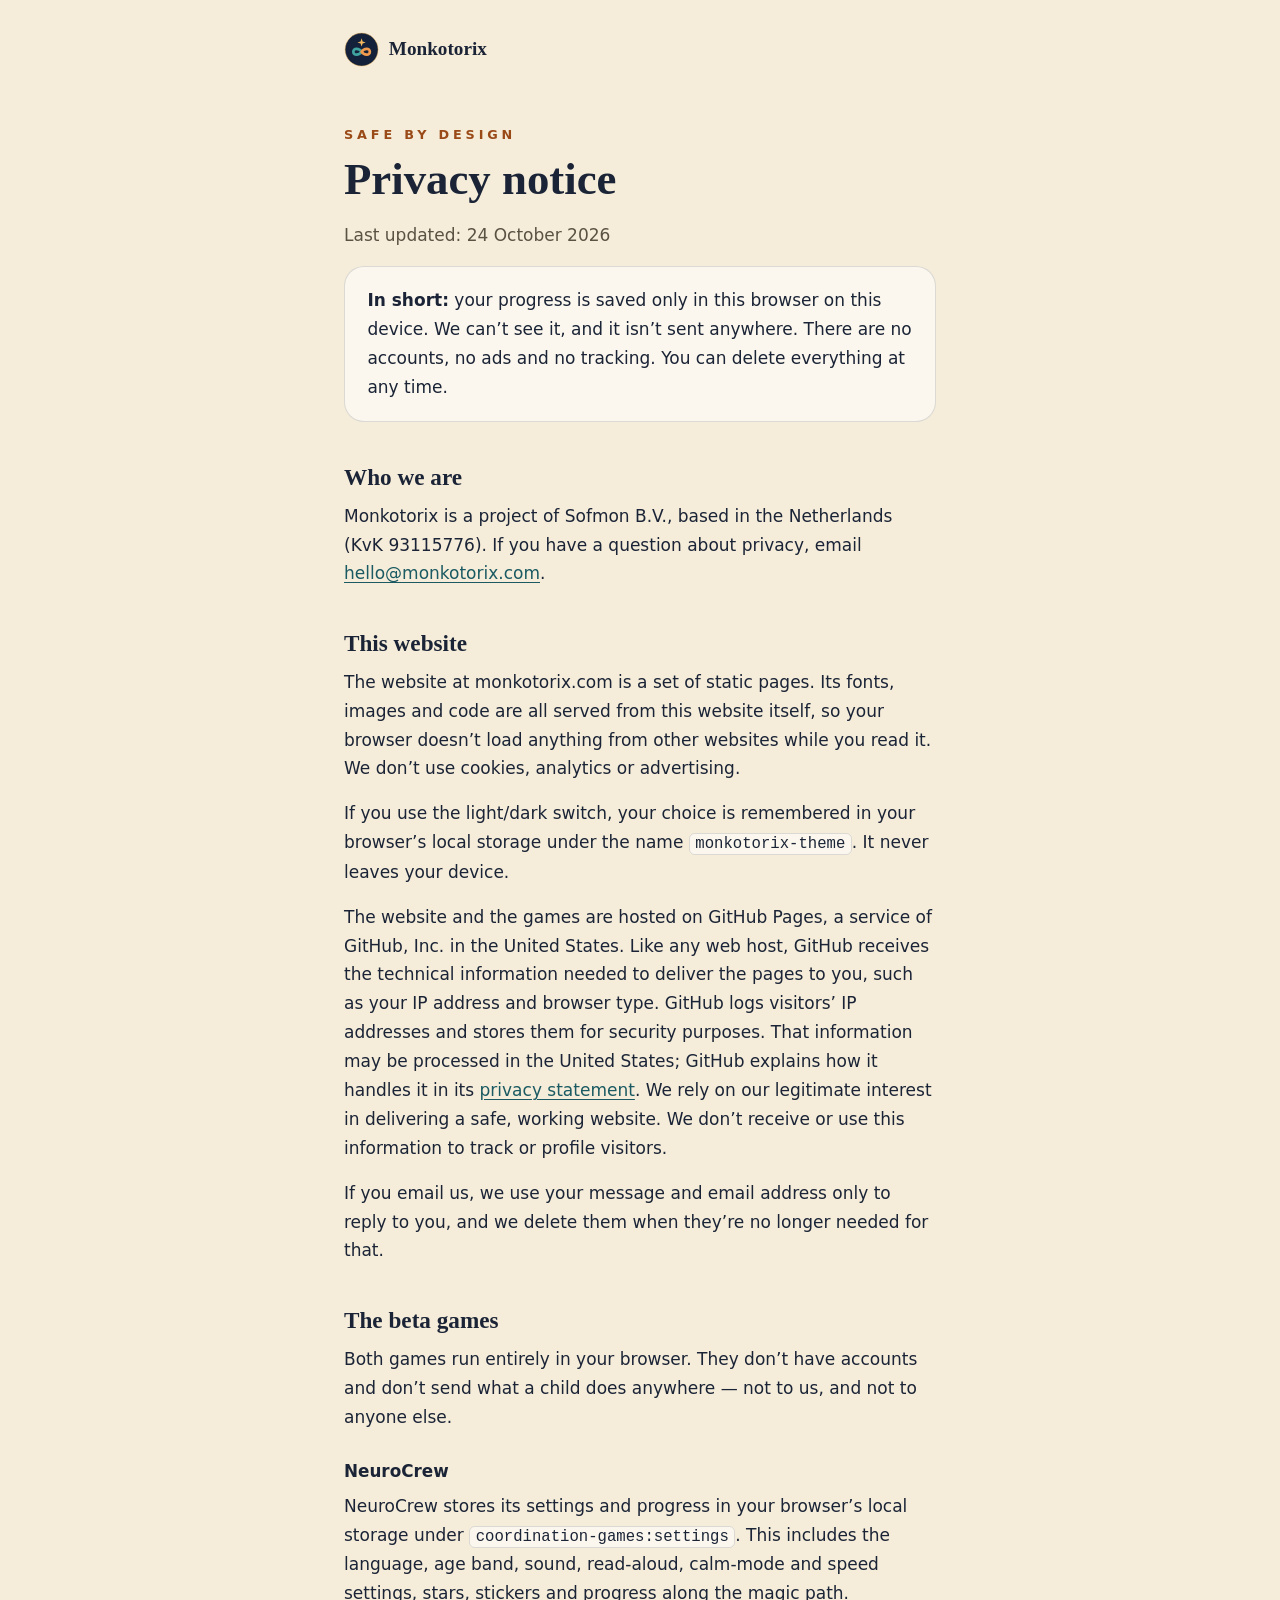
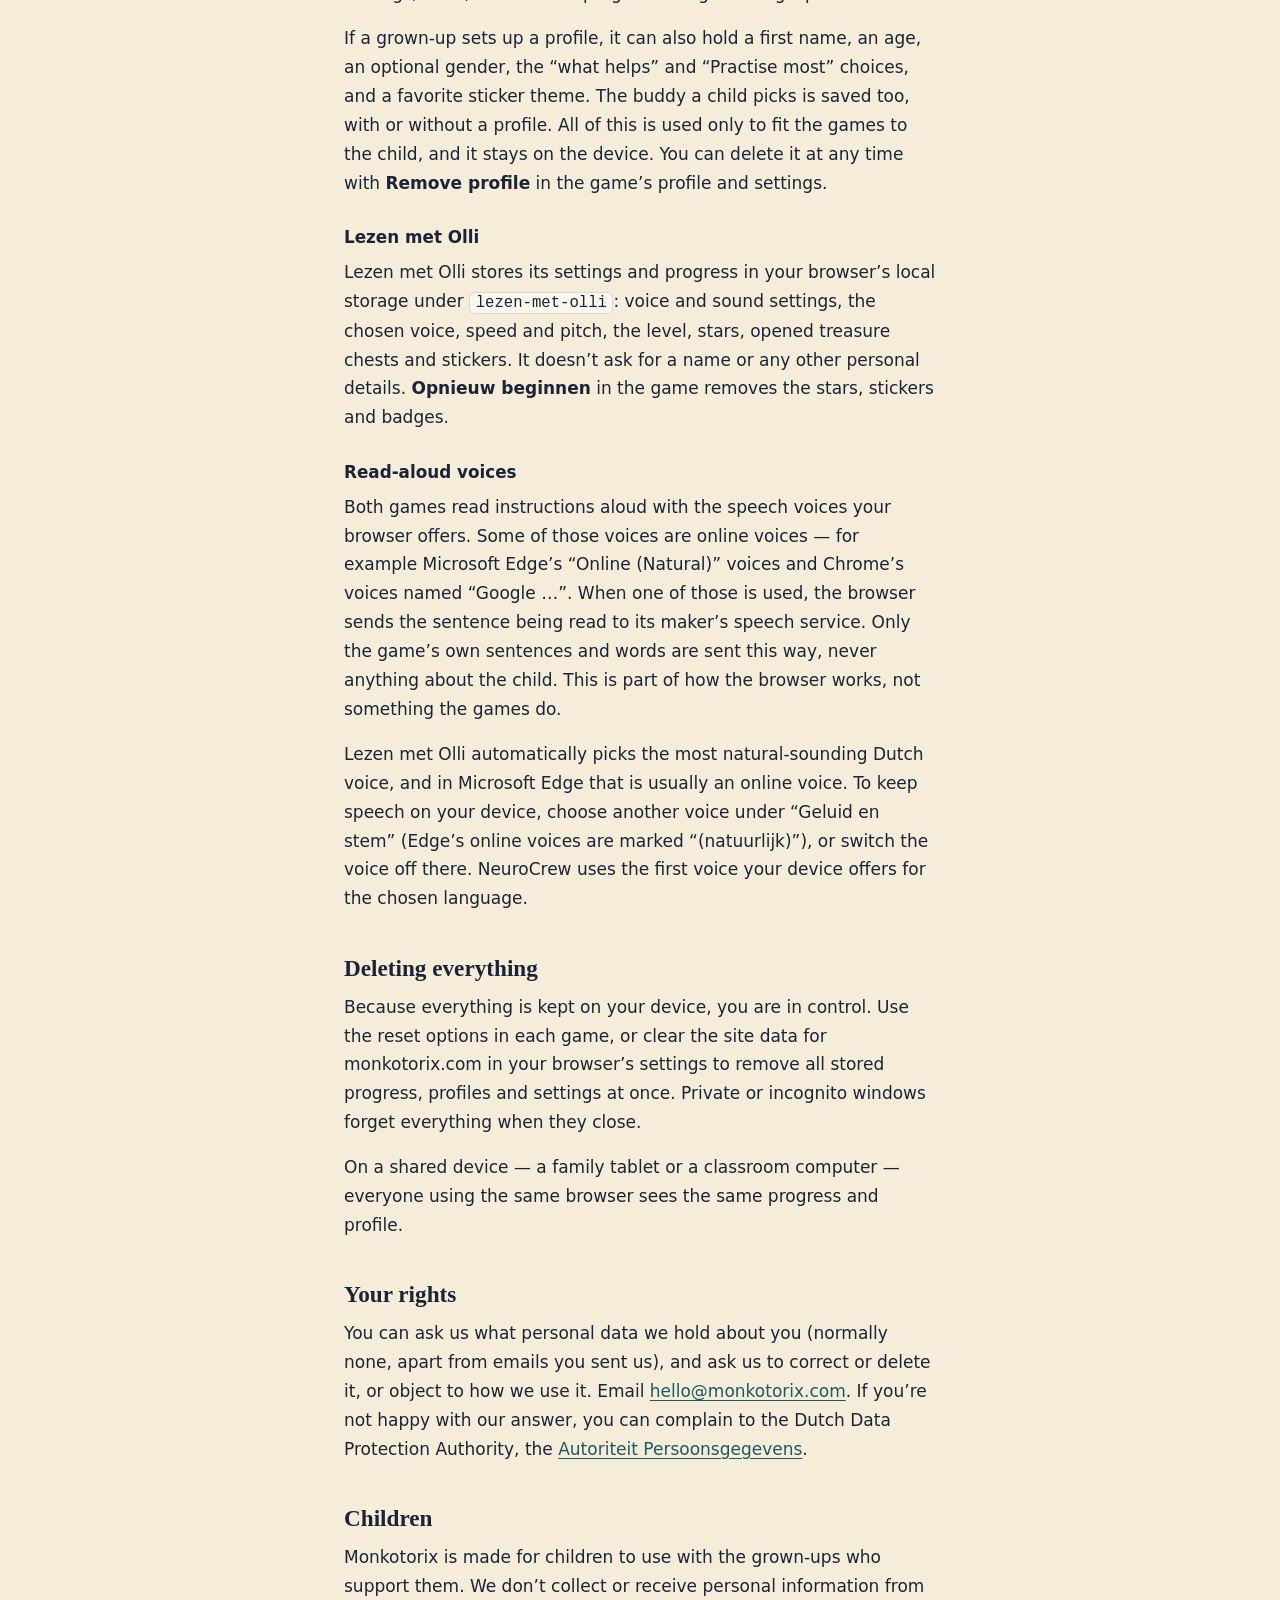
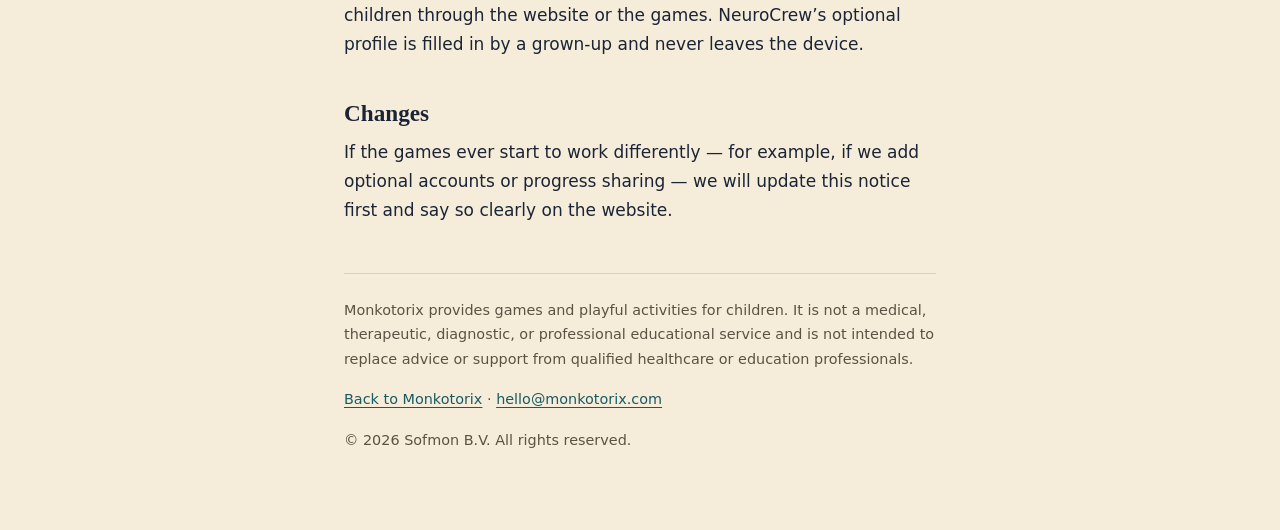
==== site/privacy/index.html @ 801703f1 "Describe Monkotorix as games and play, not outcomes Rewrite the site's copy so it says what children" ====
<!doctype html>
<html lang="en">
<head>
  <meta charset="utf-8">
  <meta name="viewport" content="width=device-width, initial-scale=1">
  <title>Privacy notice — Monkotorix</title>
  <meta name="description" content="How the Monkotorix website and its beta games, NeuroCrew and Lezen met Olli, handle data: no accounts, no ads, no tracking, and progress kept only on your device.">
  <link rel="canonical" href="https://monkotorix.com/privacy/">
  <meta property="og:type" content="website">
  <meta property="og:site_name" content="Monkotorix">
  <meta property="og:title" content="Privacy notice — Monkotorix">
  <meta property="og:description" content="No accounts, no ads, no tracking — progress stays on your device.">
  <meta property="og:url" content="https://monkotorix.com/privacy/">
  <meta property="og:image" content="https://monkotorix.com/assets/og.jpg">
  <meta property="og:image:width" content="1200">
  <meta property="og:image:height" content="630">
  <meta name="twitter:card" content="summary_large_image">
  <meta http-equiv="Content-Security-Policy" content="default-src 'self'; script-src 'self'; style-src 'self' 'unsafe-inline'; img-src 'self' data:; font-src 'self'; connect-src 'none'; object-src 'none'; base-uri 'self'; form-action 'none'">
  <meta name="color-scheme" content="light dark">
  <meta name="theme-color" content="#f5edda" media="(prefers-color-scheme: light)">
  <meta name="theme-color" content="#0c1124" media="(prefers-color-scheme: dark)">
  <link rel="icon" href="/assets/favicon.svg" type="image/svg+xml">
  <link rel="icon" type="image/png" sizes="48x48" href="/assets/favicon-48.png">
  <link rel="apple-touch-icon" href="/assets/apple-touch-icon.png">
  <script src="/assets/site.js"></script>
  <style>
    @font-face{font-family:'Fraunces';font-style:normal;font-weight:100 900;font-display:swap;src:url('/assets/fonts/fraunces-latin-soft-normal.woff2') format('woff2')}
    @font-face{font-family:'Inter';font-style:normal;font-weight:400;font-display:swap;src:url('/assets/fonts/inter-latin-400-normal.woff2') format('woff2')}
    @font-face{font-family:'Inter';font-style:normal;font-weight:600;font-display:swap;src:url('/assets/fonts/inter-latin-600-normal.woff2') format('woff2')}
    :root{color-scheme:light;--bg:#f5edda;--surface:#fbf7ee;--text:#1b2436;--muted:#5a5243;--line:rgba(27,36,54,.14);--accent-text:#9a4a17;--link:#1b5a62;--focus:#1b5a62}
    @media (prefers-color-scheme:dark){:root:not([data-theme="light"]){color-scheme:dark;--bg:#0c1124;--surface:#141c3e;--text:#f1e5c8;--muted:#b3bacd;--line:rgba(217,164,95,.22);--accent-text:#e2b06e;--link:#eec584;--focus:#eec584}}
    :root[data-theme="dark"]{color-scheme:dark;--bg:#0c1124;--surface:#141c3e;--text:#f1e5c8;--muted:#b3bacd;--line:rgba(217,164,95,.22);--accent-text:#e2b06e;--link:#eec584;--focus:#eec584}
    *,*::before,*::after{box-sizing:border-box}
    html,body{margin:0}
    body{background:var(--bg);color:var(--text);font-family:'Inter',ui-sans-serif,system-ui,-apple-system,'Segoe UI',sans-serif;font-size:1.0625rem;line-height:1.7;-webkit-font-smoothing:antialiased}
    a{color:var(--link);text-underline-offset:.18em}
    :focus-visible{outline:3px solid var(--focus);outline-offset:3px;border-radius:6px}
    .wrap{max-width:40rem;margin:0 auto;padding:2rem 1.5rem 4rem}
    .back{display:inline-flex;align-items:center;gap:.6rem;color:var(--text);text-decoration:none;font-family:'Fraunces',Georgia,serif;font-variation-settings:"SOFT" 100;font-weight:650;font-size:1.2rem}
    .back svg{width:2.2rem;height:2.2rem}
    .eyebrow{margin:3rem 0 .5rem;font-size:.8rem;font-weight:600;letter-spacing:.3em;text-transform:uppercase;color:var(--accent-text)}
    h1,h2{font-family:'Fraunces',Georgia,serif;font-variation-settings:"SOFT" 100;font-weight:600;line-height:1.15}
    h1{font-size:clamp(2rem,6vw,2.8rem);margin:0 0 1rem}
    h2{font-size:1.45rem;margin:2.6rem 0 .7rem}
    h3{font-size:1.05rem;margin:1.6rem 0 .4rem}
    p,ul{margin:0 0 1rem}
    ul{padding-left:1.25rem}
    li{margin:.3rem 0}
    .muted{color:var(--muted)}
    .summary{background:var(--surface);border:1px solid var(--line);border-radius:1.25rem;padding:1.2rem 1.4rem}
    .summary p{margin:0}
    code{font-size:.92em;background:var(--surface);border:1px solid var(--line);border-radius:.35rem;padding:.05em .35em}
    footer{margin-top:3rem;padding-top:1.5rem;border-top:1px solid var(--line);color:var(--muted);font-size:.9rem}
  </style>
</head>
<body>
  <main class="wrap">
    <a class="back" href="/"><svg viewBox="0 0 64 64" aria-hidden="true"><circle cx="32" cy="32" r="30" fill="#14213a"/><circle cx="32" cy="32" r="30" fill="none" stroke="#f2b85e" stroke-opacity=".55" stroke-width="1.5"/><path d="M32 36 C27.5 29.5 17 28.5 17 36 C17 43.5 27.5 42.5 32 36" fill="none" stroke="#3fa39f" stroke-width="5" stroke-linecap="round"/><path d="M32 36 C36.5 29.5 47 28.5 47 36 C47 43.5 36.5 42.5 32 36" fill="none" stroke="#ef9a4c" stroke-width="5" stroke-linecap="round"/><path d="M32 11.5 L33.9 17.1 L39.5 19 L33.9 20.9 L32 26.5 L30.1 20.9 L24.5 19 L30.1 17.1 Z" fill="#f2b85e"/></svg>Monkotorix</a>

    <p class="eyebrow">Safe by design</p>
    <h1>Privacy notice</h1>
    <p class="muted">Last updated: 24 October 2026</p>

    <div class="summary">
      <p><strong>In short:</strong> your progress is saved only in this browser on this device. We can’t see it, and it isn’t sent anywhere. There are no accounts, no ads and no tracking. You can delete everything at any time.</p>
    </div>

    <h2>Who we are</h2>
    <p>Monkotorix is a project of Sofmon B.V., based in the Netherlands (KvK 93115776). If you have a question about privacy, email <a href="mailto:hello@monkotorix.com">hello@monkotorix.com</a>.</p>

    <h2>This website</h2>
    <p>The website at monkotorix.com is a set of static pages. Its fonts, images and code are all served from this website itself, so your browser doesn’t load anything from other websites while you read it. We don’t use cookies, analytics or advertising.</p>
    <p>If you use the light/dark switch, your choice is remembered in your browser’s local storage under the name <code>monkotorix-theme</code>. It never leaves your device.</p>
    <p>The website and the games are hosted on GitHub Pages, a service of GitHub, Inc. in the United States. Like any web host, GitHub receives the technical information needed to deliver the pages to you, such as your IP address and browser type. GitHub logs visitors’ IP addresses and stores them for security purposes. That information may be processed in the United States; GitHub explains how it handles it in its <a href="https://docs.github.com/en/site-policy/privacy-policies/github-general-privacy-statement" rel="noopener">privacy statement</a>. We rely on our legitimate interest in delivering a safe, working website. We don’t receive or use this information to track or profile visitors.</p>
    <p>If you email us, we use your message and email address only to reply to you, and we delete them when they’re no longer needed for that.</p>

    <h2>The beta games</h2>
    <p>Both games run entirely in your browser. They don’t have accounts and don’t send what a child does anywhere — not to us, and not to anyone else.</p>

    <h3>NeuroCrew</h3>
    <p>NeuroCrew stores its settings and progress in your browser’s local storage under <code>coordination-games:settings</code>. This includes the language, age band, sound, read-aloud, calm-mode and speed settings, stars, stickers and progress along the magic path.</p>
    <p>If a grown-up sets up a profile, it can also hold a first name, an age, an optional gender, the “what helps” and “Practise most” choices, and a favorite sticker theme. The buddy a child picks is saved too, with or without a profile. All of this is used only to fit the games to the child, and it stays on the device. You can delete it at any time with <strong>Remove profile</strong> in the game’s profile and settings.</p>

    <h3 lang="nl">Lezen met Olli</h3>
    <p>Lezen met Olli stores its settings and progress in your browser’s local storage under <code>lezen-met-olli</code>: voice and sound settings, the chosen voice, speed and pitch, the level, stars, opened treasure chests and stickers. It doesn’t ask for a name or any other personal details. <strong lang="nl">Opnieuw beginnen</strong> in the game removes the stars, stickers and badges.</p>

    <h3>Read-aloud voices</h3>
    <p>Both games read instructions aloud with the speech voices your browser offers. Some of those voices are online voices — for example Microsoft Edge’s “Online (Natural)” voices and Chrome’s voices named “Google …”. When one of those is used, the browser sends the sentence being read to its maker’s speech service. Only the game’s own sentences and words are sent this way, never anything about the child. This is part of how the browser works, not something the games do.</p>
    <p>Lezen met Olli automatically picks the most natural-sounding Dutch voice, and in Microsoft Edge that is usually an online voice. To keep speech on your device, choose another voice under <span lang="nl">“Geluid en stem”</span> (Edge’s online voices are marked <span lang="nl">“(natuurlijk)”</span>), or switch the voice off there. NeuroCrew uses the first voice your device offers for the chosen language.</p>

    <h2>Deleting everything</h2>
    <p>Because everything is kept on your device, you are in control. Use the reset options in each game, or clear the site data for monkotorix.com in your browser’s settings to remove all stored progress, profiles and settings at once. Private or incognito windows forget everything when they close.</p>
    <p>On a shared device — a family tablet or a classroom computer — everyone using the same browser sees the same progress and profile.</p>

    <h2>Your rights</h2>
    <p>You can ask us what personal data we hold about you (normally none, apart from emails you sent us), and ask us to correct or delete it, or object to how we use it. Email <a href="mailto:hello@monkotorix.com">hello@monkotorix.com</a>. If you’re not happy with our answer, you can complain to the Dutch Data Protection Authority, the <a href="https://autoriteitpersoonsgegevens.nl" rel="noopener" lang="nl">Autoriteit Persoonsgegevens</a>.</p>

    <h2>Children</h2>
    <p>Monkotorix is made for children to use with the grown-ups who support them. We don’t collect or receive personal information from children through the website or the games. NeuroCrew’s optional profile is filled in by a grown-up and never leaves the device.</p>

    <h2>Changes</h2>
    <p>If the games ever start to work differently — for example, if we add optional accounts or progress sharing — we will update this notice first and say so clearly on the website.</p>

    <footer>
      <p>Monkotorix provides games and playful activities for children. It is not a medical, therapeutic, diagnostic, or professional educational service and is not intended to replace advice or support from qualified healthcare or education professionals.</p>
      <p><a href="/">Back to Monkotorix</a> · <a href="mailto:hello@monkotorix.com">hello@monkotorix.com</a></p>
      <p>© 2026 Sofmon B.V. All rights reserved.</p>
    </footer>
  </main>
</body>
</html>
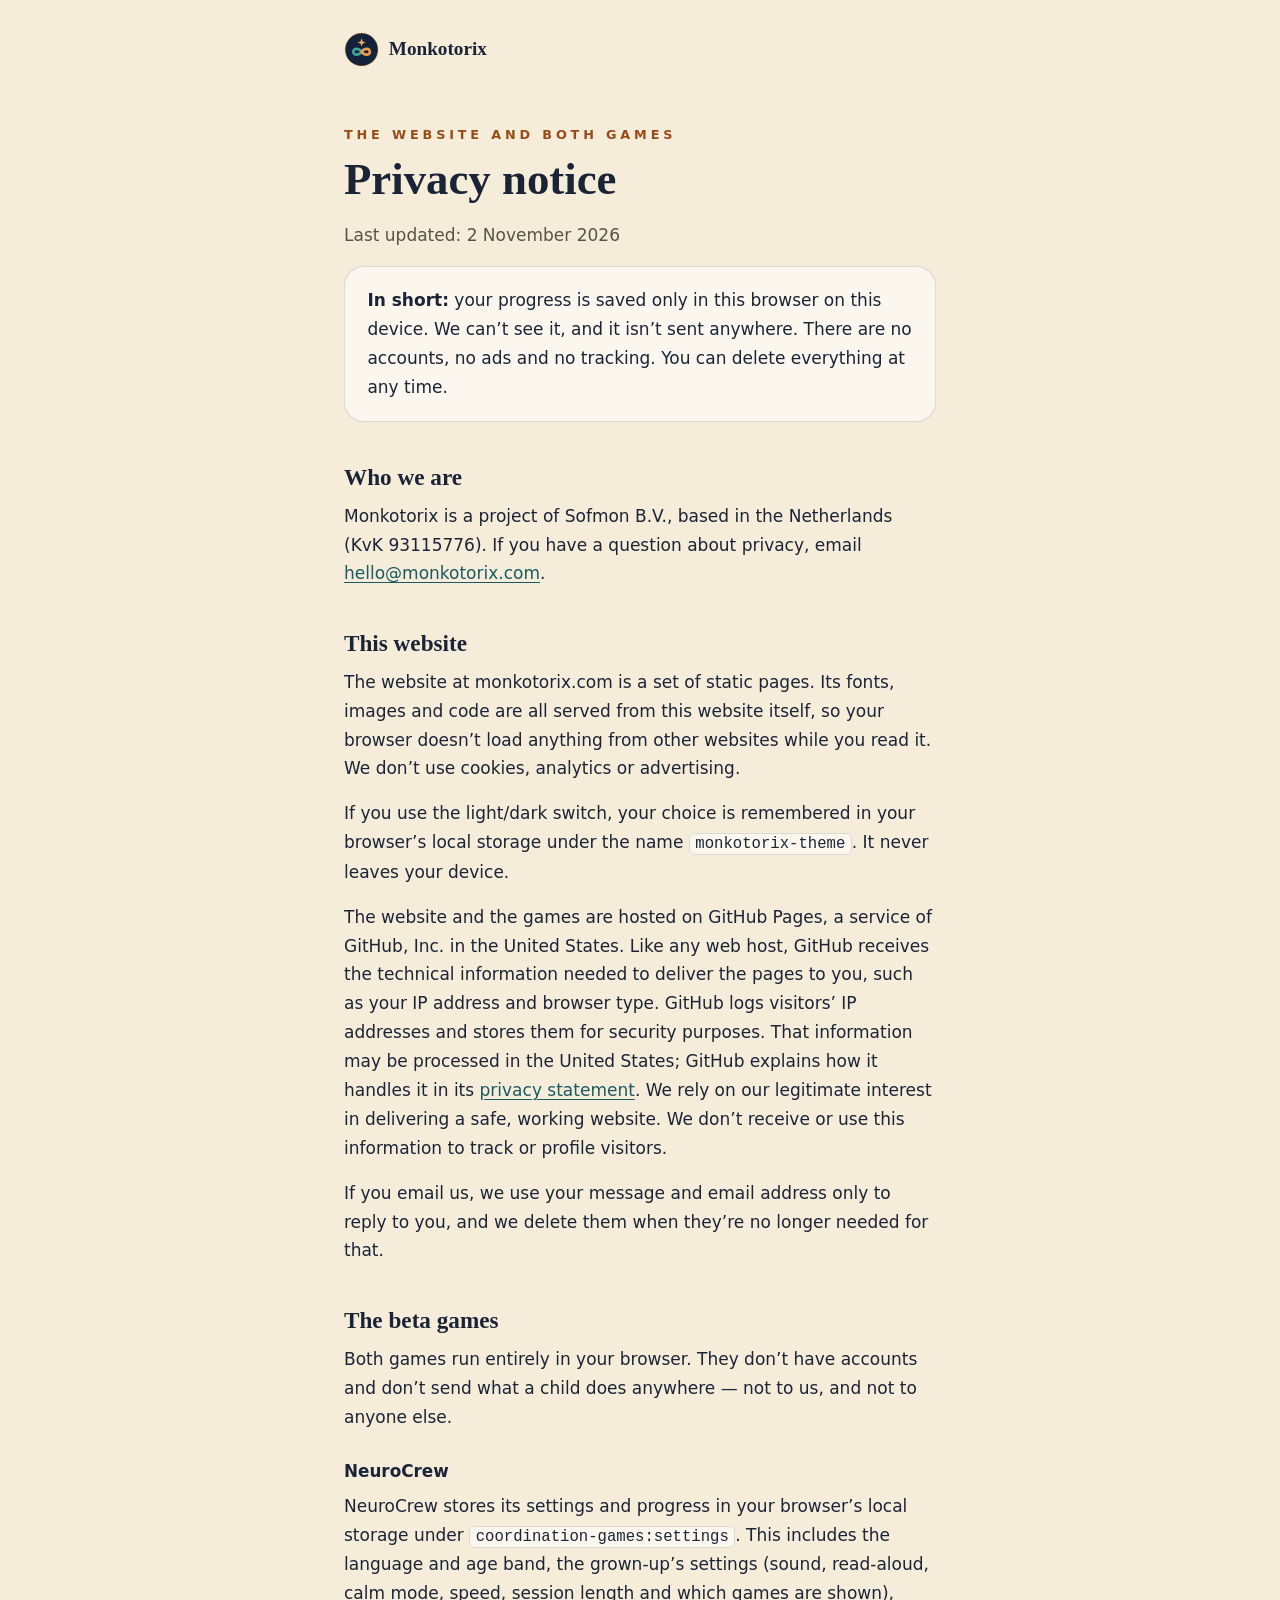
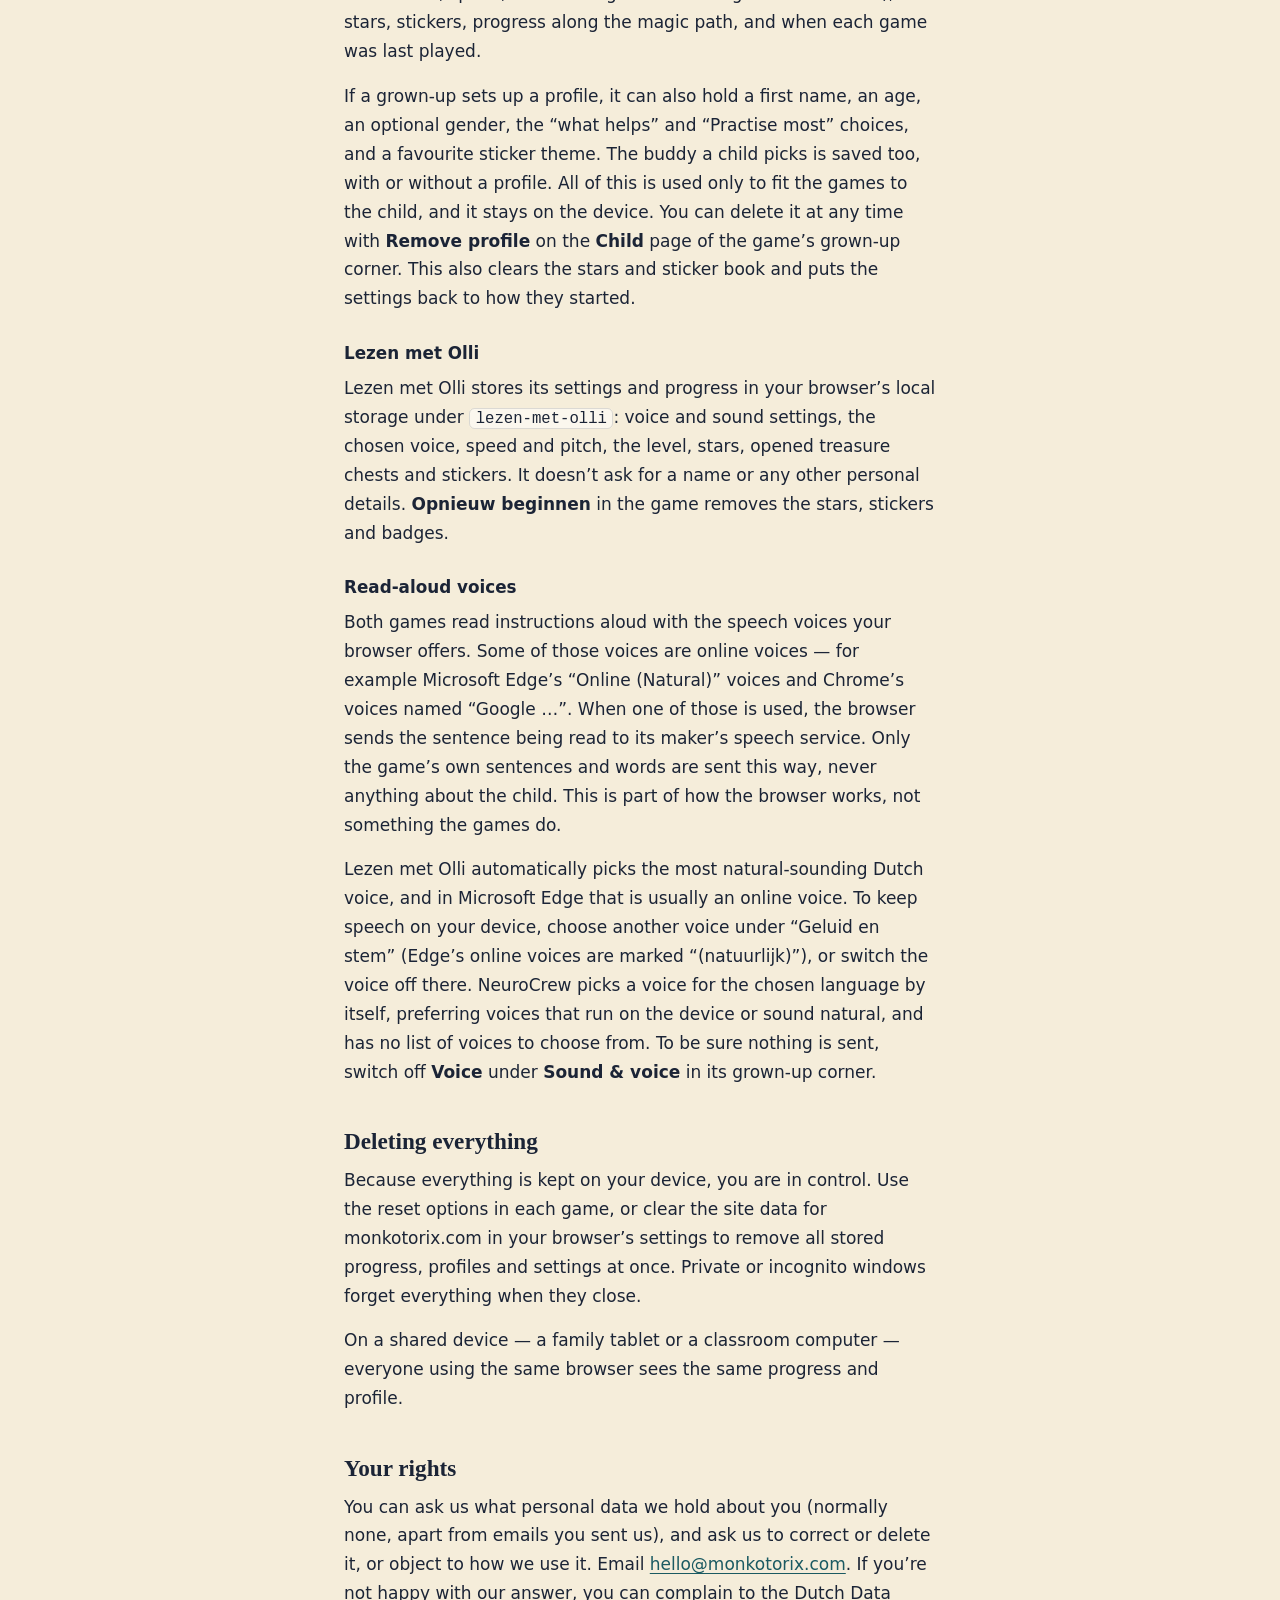
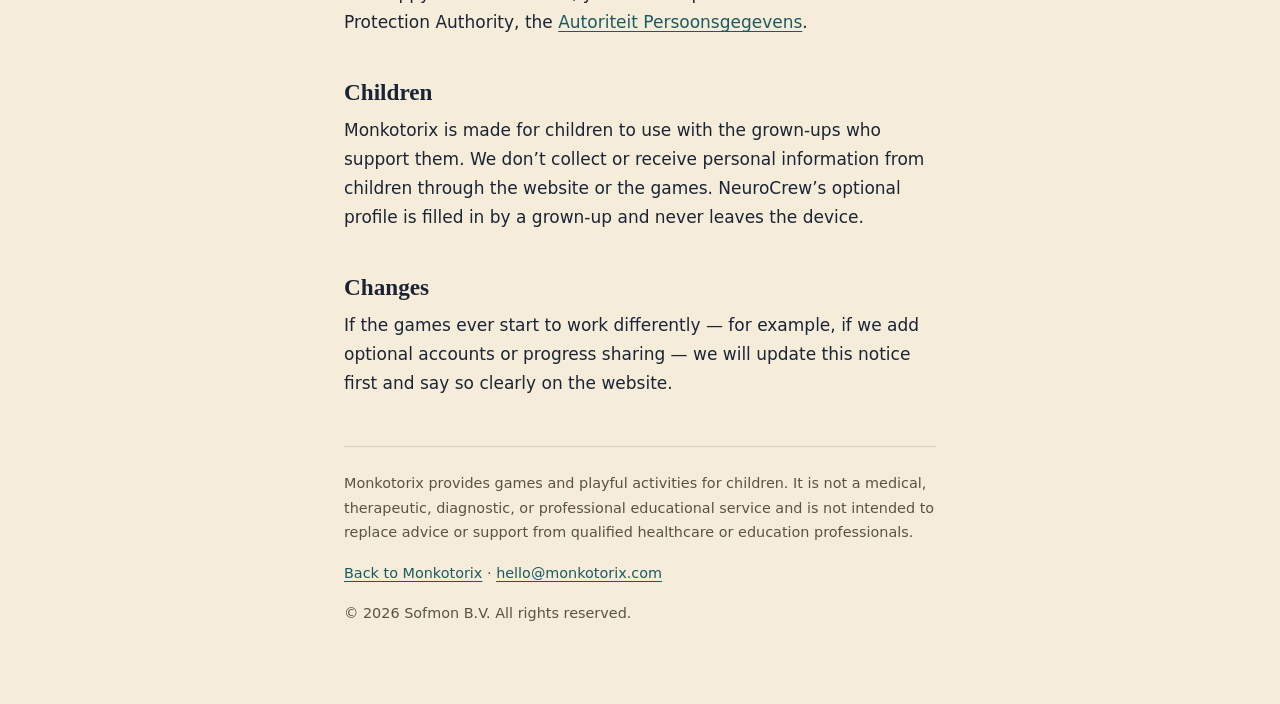
==== commit 34f6006b: "Shorten the site and tell it as parents sharing their games The page tried to impress, read like a p" ====
--- a/site/privacy/index.html
+++ b/site/privacy/index.html
@@ -1,5 +1,5 @@
 <!doctype html>
-<html lang="en">
+<html lang="en-GB">
 <head>
   <meta charset="utf-8">
   <meta name="viewport" content="width=device-width, initial-scale=1">
@@ -57,9 +57,9 @@
   <main class="wrap">
     <a class="back" href="/"><svg viewBox="0 0 64 64" aria-hidden="true"><circle cx="32" cy="32" r="30" fill="#14213a"/><circle cx="32" cy="32" r="30" fill="none" stroke="#f2b85e" stroke-opacity=".55" stroke-width="1.5"/><path d="M32 36 C27.5 29.5 17 28.5 17 36 C17 43.5 27.5 42.5 32 36" fill="none" stroke="#3fa39f" stroke-width="5" stroke-linecap="round"/><path d="M32 36 C36.5 29.5 47 28.5 47 36 C47 43.5 36.5 42.5 32 36" fill="none" stroke="#ef9a4c" stroke-width="5" stroke-linecap="round"/><path d="M32 11.5 L33.9 17.1 L39.5 19 L33.9 20.9 L32 26.5 L30.1 20.9 L24.5 19 L30.1 17.1 Z" fill="#f2b85e"/></svg>Monkotorix</a>
 
-    <p class="eyebrow">Safe by design</p>
+    <p class="eyebrow">The website and both games</p>
     <h1>Privacy notice</h1>
-    <p class="muted">Last updated: 24 October 2026</p>
+    <p class="muted">Last updated: 2 November 2026</p>
 
     <div class="summary">
       <p><strong>In short:</strong> your progress is saved only in this browser on this device. We can’t see it, and it isn’t sent anywhere. There are no accounts, no ads and no tracking. You can delete everything at any time.</p>
@@ -78,15 +78,15 @@
     <p>Both games run entirely in your browser. They don’t have accounts and don’t send what a child does anywhere — not to us, and not to anyone else.</p>
 
     <h3>NeuroCrew</h3>
-    <p>NeuroCrew stores its settings and progress in your browser’s local storage under <code>coordination-games:settings</code>. This includes the language, age band, sound, read-aloud, calm-mode and speed settings, stars, stickers and progress along the magic path.</p>
-    <p>If a grown-up sets up a profile, it can also hold a first name, an age, an optional gender, the “what helps” and “Practise most” choices, and a favorite sticker theme. The buddy a child picks is saved too, with or without a profile. All of this is used only to fit the games to the child, and it stays on the device. You can delete it at any time with <strong>Remove profile</strong> in the game’s profile and settings.</p>
+    <p>NeuroCrew stores its settings and progress in your browser’s local storage under <code>coordination-games:settings</code>. This includes the language and age band, the grown-up’s settings (sound, read-aloud, calm mode, speed, session length and which games are shown), stars, stickers, progress along the magic path, and when each game was last played.</p>
+    <p>If a grown-up sets up a profile, it can also hold a first name, an age, an optional gender, the “what helps” and “Practise most” choices, and a favourite sticker theme. The buddy a child picks is saved too, with or without a profile. All of this is used only to fit the games to the child, and it stays on the device. You can delete it at any time with <strong>Remove profile</strong> on the <strong>Child</strong> page of the game’s grown-up corner. This also clears the stars and sticker book and puts the settings back to how they started.</p>
 
     <h3 lang="nl">Lezen met Olli</h3>
     <p>Lezen met Olli stores its settings and progress in your browser’s local storage under <code>lezen-met-olli</code>: voice and sound settings, the chosen voice, speed and pitch, the level, stars, opened treasure chests and stickers. It doesn’t ask for a name or any other personal details. <strong lang="nl">Opnieuw beginnen</strong> in the game removes the stars, stickers and badges.</p>
 
     <h3>Read-aloud voices</h3>
     <p>Both games read instructions aloud with the speech voices your browser offers. Some of those voices are online voices — for example Microsoft Edge’s “Online (Natural)” voices and Chrome’s voices named “Google …”. When one of those is used, the browser sends the sentence being read to its maker’s speech service. Only the game’s own sentences and words are sent this way, never anything about the child. This is part of how the browser works, not something the games do.</p>
-    <p>Lezen met Olli automatically picks the most natural-sounding Dutch voice, and in Microsoft Edge that is usually an online voice. To keep speech on your device, choose another voice under <span lang="nl">“Geluid en stem”</span> (Edge’s online voices are marked <span lang="nl">“(natuurlijk)”</span>), or switch the voice off there. NeuroCrew uses the first voice your device offers for the chosen language.</p>
+    <p>Lezen met Olli automatically picks the most natural-sounding Dutch voice, and in Microsoft Edge that is usually an online voice. To keep speech on your device, choose another voice under <span lang="nl">“Geluid en stem”</span> (Edge’s online voices are marked <span lang="nl">“(natuurlijk)”</span>), or switch the voice off there. NeuroCrew picks a voice for the chosen language by itself, preferring voices that run on the device or sound natural, and has no list of voices to choose from. To be sure nothing is sent, switch off <strong>Voice</strong> under <strong>Sound &amp; voice</strong> in its grown-up corner.</p>
 
     <h2>Deleting everything</h2>
     <p>Because everything is kept on your device, you are in control. Use the reset options in each game, or clear the site data for monkotorix.com in your browser’s settings to remove all stored progress, profiles and settings at once. Private or incognito windows forget everything when they close.</p>
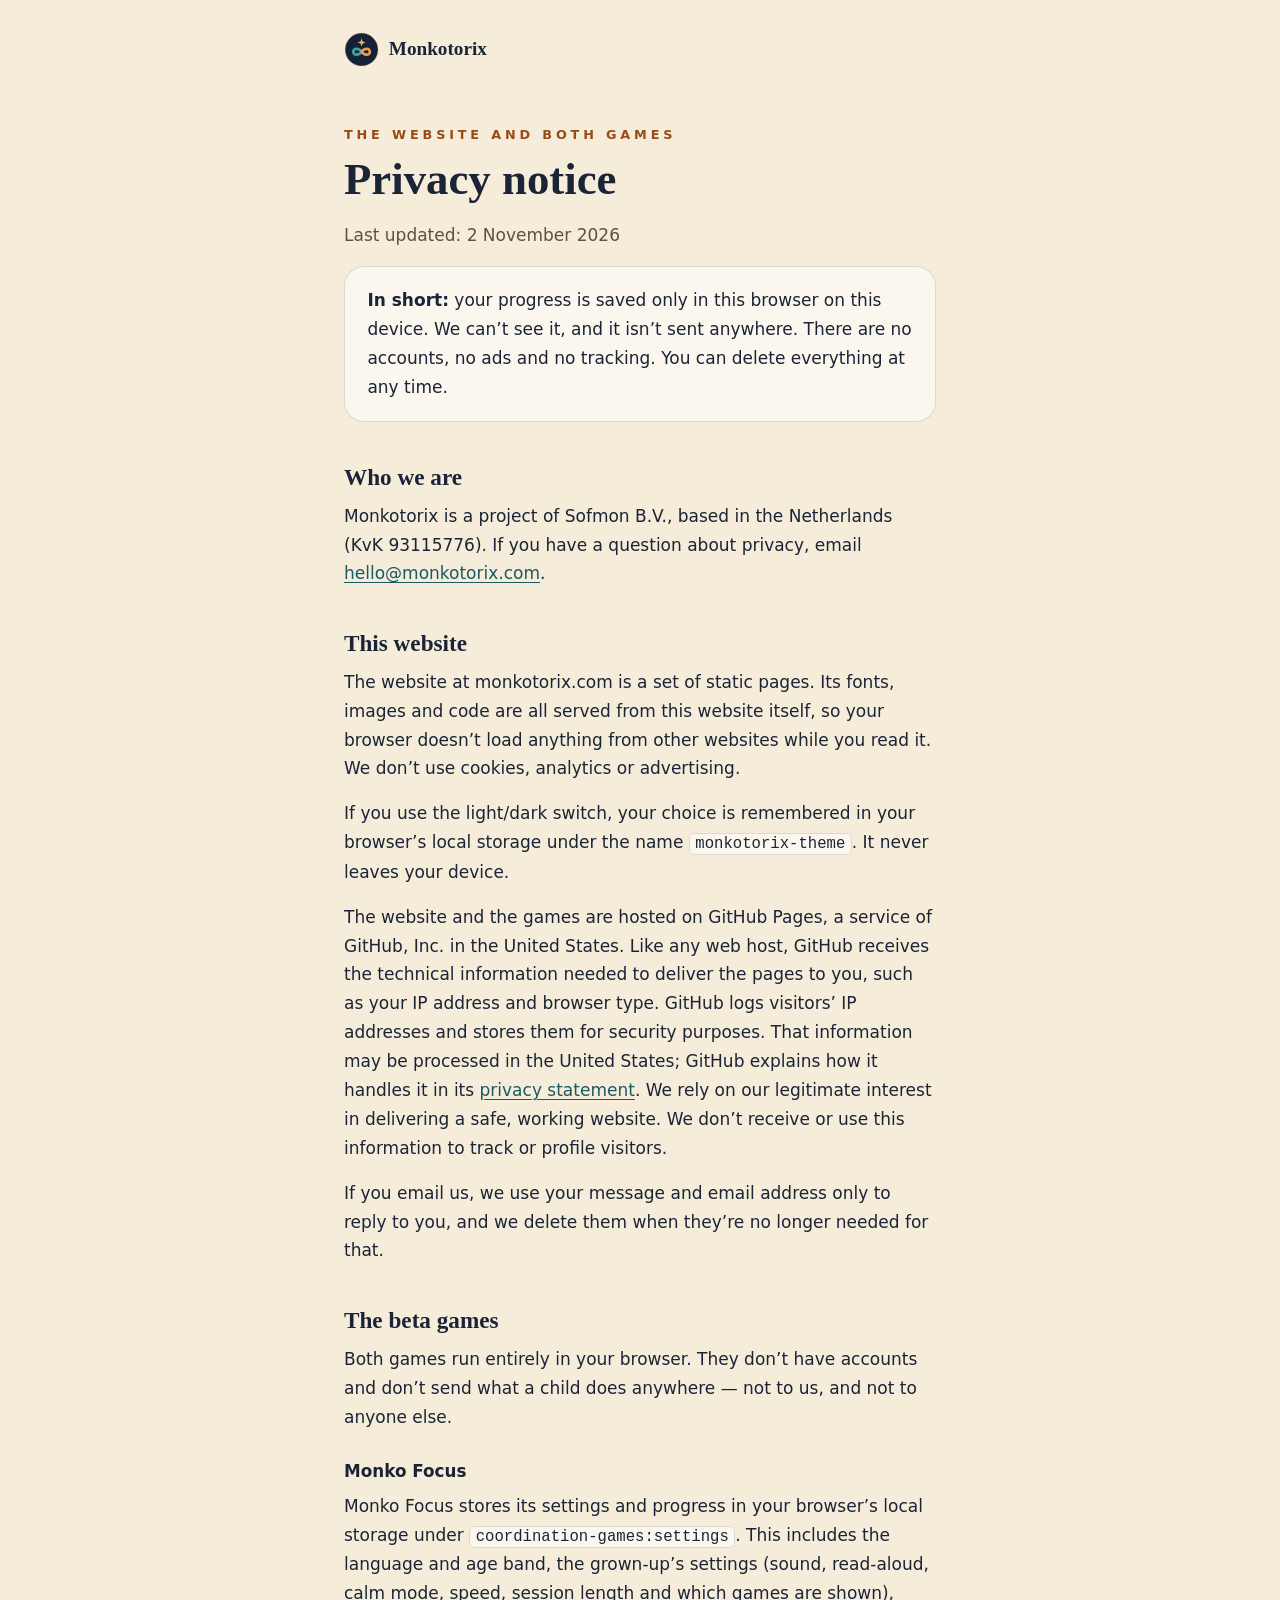
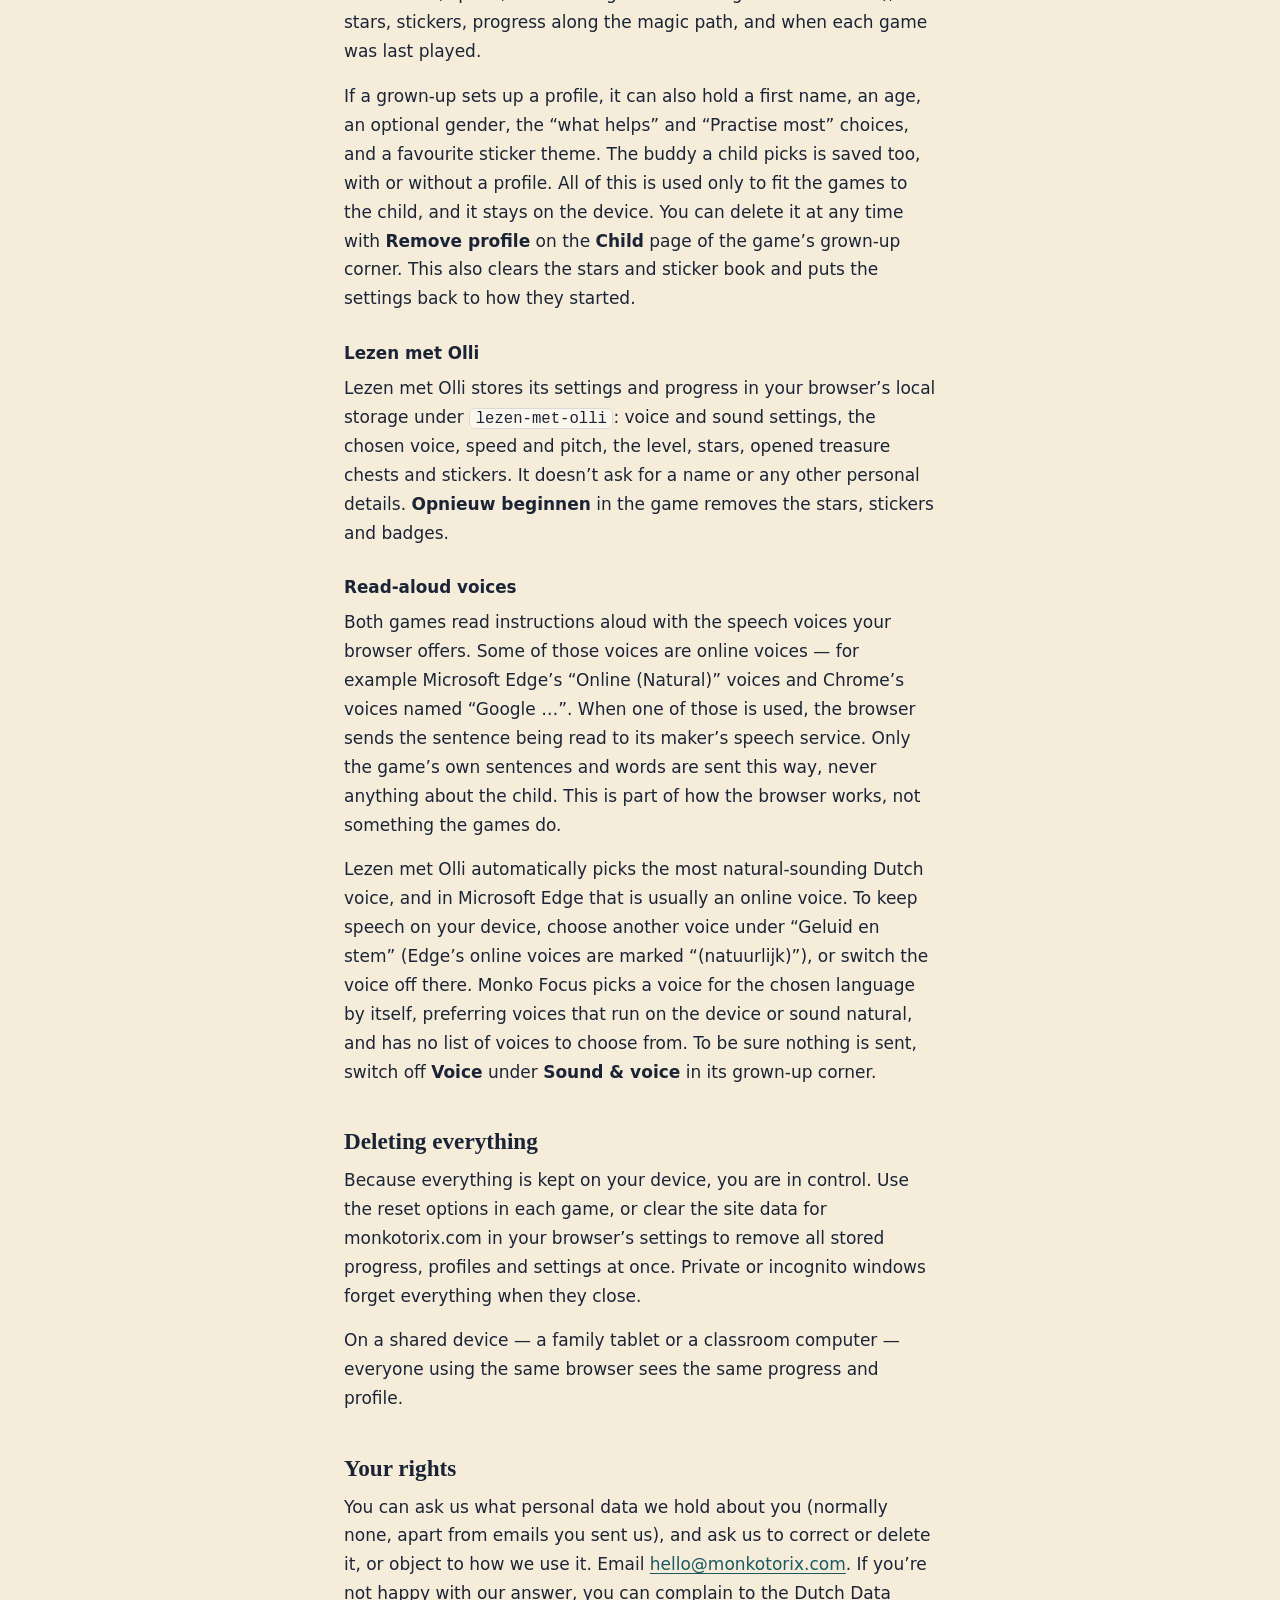
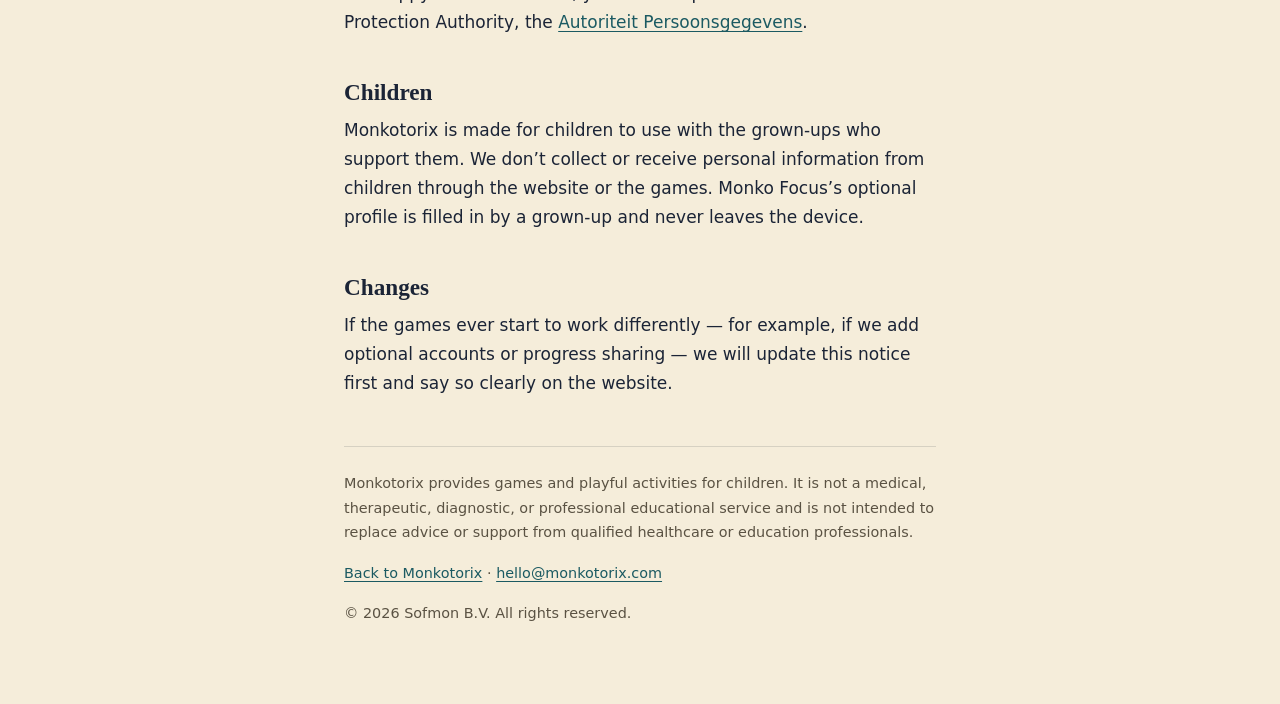
==== commit 7fdaa145: "Rename NeuroCrew to Monko Focus on the site and rebuild the game The game is now called Monko Focus." ====
--- a/site/privacy/index.html
+++ b/site/privacy/index.html
@@ -4,7 +4,7 @@
   <meta charset="utf-8">
   <meta name="viewport" content="width=device-width, initial-scale=1">
   <title>Privacy notice — Monkotorix</title>
-  <meta name="description" content="How the Monkotorix website and its beta games, NeuroCrew and Lezen met Olli, handle data: no accounts, no ads, no tracking, and progress kept only on your device.">
+  <meta name="description" content="How the Monkotorix website and its beta games, Monko Focus and Lezen met Olli, handle data: no accounts, no ads, no tracking, and progress kept only on your device.">
   <link rel="canonical" href="https://monkotorix.com/privacy/">
   <meta property="og:type" content="website">
   <meta property="og:site_name" content="Monkotorix">
@@ -77,8 +77,8 @@
     <h2>The beta games</h2>
     <p>Both games run entirely in your browser. They don’t have accounts and don’t send what a child does anywhere — not to us, and not to anyone else.</p>
 
-    <h3>NeuroCrew</h3>
-    <p>NeuroCrew stores its settings and progress in your browser’s local storage under <code>coordination-games:settings</code>. This includes the language and age band, the grown-up’s settings (sound, read-aloud, calm mode, speed, session length and which games are shown), stars, stickers, progress along the magic path, and when each game was last played.</p>
+    <h3>Monko Focus</h3>
+    <p>Monko Focus stores its settings and progress in your browser’s local storage under <code>coordination-games:settings</code>. This includes the language and age band, the grown-up’s settings (sound, read-aloud, calm mode, speed, session length and which games are shown), stars, stickers, progress along the magic path, and when each game was last played.</p>
     <p>If a grown-up sets up a profile, it can also hold a first name, an age, an optional gender, the “what helps” and “Practise most” choices, and a favourite sticker theme. The buddy a child picks is saved too, with or without a profile. All of this is used only to fit the games to the child, and it stays on the device. You can delete it at any time with <strong>Remove profile</strong> on the <strong>Child</strong> page of the game’s grown-up corner. This also clears the stars and sticker book and puts the settings back to how they started.</p>
 
     <h3 lang="nl">Lezen met Olli</h3>
@@ -86,7 +86,7 @@
 
     <h3>Read-aloud voices</h3>
     <p>Both games read instructions aloud with the speech voices your browser offers. Some of those voices are online voices — for example Microsoft Edge’s “Online (Natural)” voices and Chrome’s voices named “Google …”. When one of those is used, the browser sends the sentence being read to its maker’s speech service. Only the game’s own sentences and words are sent this way, never anything about the child. This is part of how the browser works, not something the games do.</p>
-    <p>Lezen met Olli automatically picks the most natural-sounding Dutch voice, and in Microsoft Edge that is usually an online voice. To keep speech on your device, choose another voice under <span lang="nl">“Geluid en stem”</span> (Edge’s online voices are marked <span lang="nl">“(natuurlijk)”</span>), or switch the voice off there. NeuroCrew picks a voice for the chosen language by itself, preferring voices that run on the device or sound natural, and has no list of voices to choose from. To be sure nothing is sent, switch off <strong>Voice</strong> under <strong>Sound &amp; voice</strong> in its grown-up corner.</p>
+    <p>Lezen met Olli automatically picks the most natural-sounding Dutch voice, and in Microsoft Edge that is usually an online voice. To keep speech on your device, choose another voice under <span lang="nl">“Geluid en stem”</span> (Edge’s online voices are marked <span lang="nl">“(natuurlijk)”</span>), or switch the voice off there. Monko Focus picks a voice for the chosen language by itself, preferring voices that run on the device or sound natural, and has no list of voices to choose from. To be sure nothing is sent, switch off <strong>Voice</strong> under <strong>Sound &amp; voice</strong> in its grown-up corner.</p>
 
     <h2>Deleting everything</h2>
     <p>Because everything is kept on your device, you are in control. Use the reset options in each game, or clear the site data for monkotorix.com in your browser’s settings to remove all stored progress, profiles and settings at once. Private or incognito windows forget everything when they close.</p>
@@ -96,7 +96,7 @@
     <p>You can ask us what personal data we hold about you (normally none, apart from emails you sent us), and ask us to correct or delete it, or object to how we use it. Email <a href="mailto:hello@monkotorix.com">hello@monkotorix.com</a>. If you’re not happy with our answer, you can complain to the Dutch Data Protection Authority, the <a href="https://autoriteitpersoonsgegevens.nl" rel="noopener" lang="nl">Autoriteit Persoonsgegevens</a>.</p>
 
     <h2>Children</h2>
-    <p>Monkotorix is made for children to use with the grown-ups who support them. We don’t collect or receive personal information from children through the website or the games. NeuroCrew’s optional profile is filled in by a grown-up and never leaves the device.</p>
+    <p>Monkotorix is made for children to use with the grown-ups who support them. We don’t collect or receive personal information from children through the website or the games. Monko Focus’s optional profile is filled in by a grown-up and never leaves the device.</p>
 
     <h2>Changes</h2>
     <p>If the games ever start to work differently — for example, if we add optional accounts or progress sharing — we will update this notice first and say so clearly on the website.</p>
